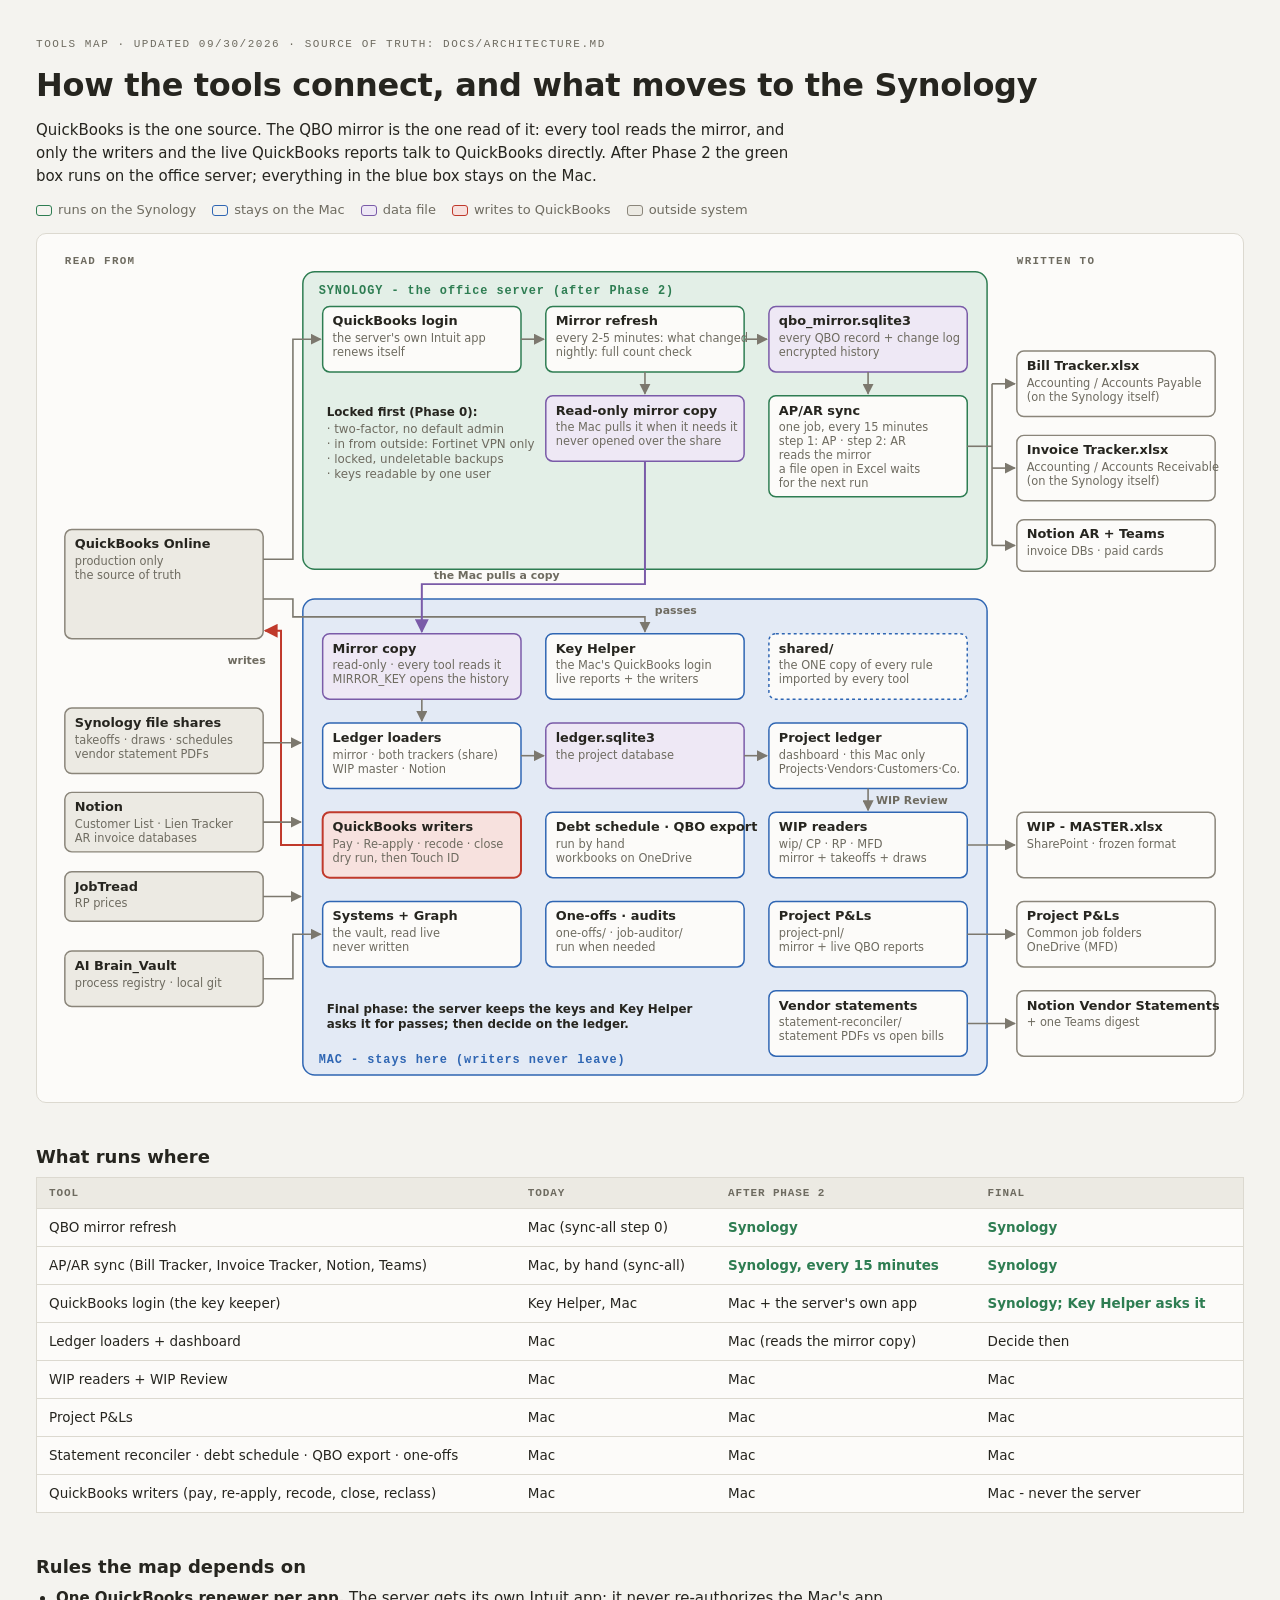
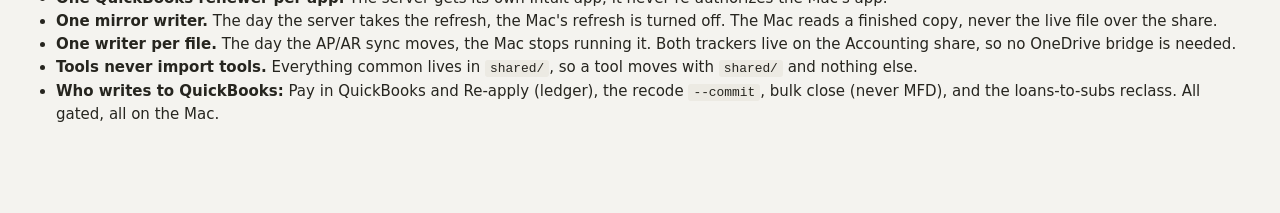
==== docs/architecture.html @ cb7216bc "docs: rebuild the tools map - how the tools connect and what moves to the Synology office server One" ====
<!doctype html>
<html lang="en">
<head>
<meta charset="utf-8">
<meta name="viewport" content="width=device-width, initial-scale=1">
<title>Tools Map</title>
<style>
  :root {
    --bg: #F4F3EF; --surface: #FCFBF9; --ink: #26251F; --muted: #6E6B60; --line: #DCD9D0;
    --srv: #2E7D52; --srv-soft: #E3EFE7; --mac: #2F66B3; --mac-soft: #E3EAF5;
    --data: #7A5BA8; --data-soft: #EEE8F5; --write: #C0392B; --write-soft: #F7E1DE;
    --ext: #8A857A; --ext-soft: #ECEAE3; --arrow: #7C786E; --code-bg: #ECEAE3;
    --mono: ui-monospace, "SF Mono", SFMono-Regular, Menlo, Consolas, monospace;
    --sans: system-ui, -apple-system, "Segoe UI", sans-serif;
  }
  @media (prefers-color-scheme: dark) {
    :root:not([data-theme="light"]) {
      --bg: #1C1B18; --surface: #26241F; --ink: #E9E6DD; --muted: #A29E91; --line: #3A3830;
      --srv: #6FBF8E; --srv-soft: #1F3027; --mac: #7FA8E0; --mac-soft: #1E2735;
      --data: #B79BE0; --data-soft: #2A2335; --write: #E9786B; --write-soft: #3A2320;
      --ext: #A29E91; --ext-soft: #2C2A25; --arrow: #A29E91; --code-bg: #22211C;
    }
  }
  :root[data-theme="dark"] {
      --bg: #1C1B18; --surface: #26241F; --ink: #E9E6DD; --muted: #A29E91; --line: #3A3830;
      --srv: #6FBF8E; --srv-soft: #1F3027; --mac: #7FA8E0; --mac-soft: #1E2735;
      --data: #B79BE0; --data-soft: #2A2335; --write: #E9786B; --write-soft: #3A2320;
      --ext: #A29E91; --ext-soft: #2C2A25; --arrow: #A29E91; --code-bg: #22211C;
  }
  * { box-sizing: border-box; }
  body { background: var(--bg); color: var(--ink); font-family: var(--sans); font-size: 15px;
         line-height: 1.55; margin: 0; }
  .wrap { max-width: 1240px; margin: 0 auto; padding: 36px 16px 80px; }
  .eyebrow { font-family: var(--mono); font-size: 11px; letter-spacing: .14em; text-transform: uppercase;
             color: var(--muted); margin-bottom: 8px; }
  h1 { font-size: clamp(24px, 4vw, 32px); margin: 0 0 8px; letter-spacing: -.01em; }
  h2 { font-size: 18px; margin: 40px 0 6px; }
  .lede, .sub { max-width: 80ch; margin: 0 0 12px; }
  .sub { color: var(--muted); font-size: 14px; }
  code { font-family: var(--mono); font-size: .86em; background: var(--code-bg); border-radius: 3px; padding: 1px 5px; }
  .legend { display: flex; flex-wrap: wrap; gap: 16px; margin: 10px 0 12px; font-size: 13px; color: var(--muted); }
  .legend span { display: inline-flex; align-items: center; gap: 6px; }
  .chip { width: 16px; height: 11px; border-radius: 3px; display: inline-block; border: 1.5px solid; }
  .diagram { background: var(--surface); border: 1px solid var(--line); border-radius: 10px; overflow-x: auto; padding: 8px; }
  .diagram svg { display: block; min-width: 1100px; width: 100%; height: auto; }
  .zone { stroke-width: 1.5; }
  .srvz { fill: var(--srv-soft); stroke: var(--srv); }
  .macz { fill: var(--mac-soft); stroke: var(--mac); }
  .zl { font: 700 12px var(--mono); letter-spacing: .08em; }
  .srvt { fill: var(--srv); } .mact { fill: var(--mac); }
  .cl { font: 700 11px var(--mono); letter-spacing: .12em; fill: var(--muted); }
  .b { fill: var(--surface); stroke-width: 1.5; }
  .b.srv { stroke: var(--srv); } .b.mac { stroke: var(--mac); } .b.data { stroke: var(--data); fill: var(--data-soft); }
  .b.write { stroke: var(--write); fill: var(--write-soft); stroke-width: 2; }
  .b.ext { stroke: var(--ext); fill: var(--ext-soft); } .b.out { stroke: var(--ext); }
  .b.info { stroke: var(--mac); stroke-dasharray: 3 3; }
  .bt { font: 700 13px var(--sans); fill: var(--ink); }
  .bl { font: 11.5px var(--sans); fill: var(--muted); }
  .tag { fill: var(--srv); } .tagt { font: 700 10px var(--sans); fill: #fff; }
  .ar { fill: none; stroke: var(--arrow); stroke-width: 1.6; }
  .ar.w { stroke: var(--write); stroke-width: 2; } .ar.s { stroke: var(--data); stroke-width: 2; }
  .mh { fill: var(--arrow); } .mhw { fill: var(--write); } .mhs { fill: var(--data); }
  .al { font: 600 11px var(--sans); fill: var(--muted); }
  .note { font: 700 12px var(--sans); fill: var(--ink); } .notel { font: 12px var(--sans); fill: var(--muted); }
  .tablewrap { overflow-x: auto; }
  table { width: 100%; border-collapse: collapse; background: var(--surface); border: 1px solid var(--line);
          font-size: 13.5px; }
  th { font: 700 11px var(--mono); letter-spacing: .08em; text-transform: uppercase; text-align: left;
       color: var(--muted); padding: 9px 12px; border-bottom: 1px solid var(--line); background: var(--code-bg); }
  td { padding: 8px 12px; border-bottom: 1px solid var(--line); vertical-align: top; }
  td.srvc { color: var(--srv); font-weight: 600; }
  ul { padding-left: 20px; margin: 6px 0; }
</style>
</head>
<body><div class="wrap">
<div class="eyebrow">Tools map · updated 09/30/2026 · source of truth: docs/ARCHITECTURE.md</div>
<h1>How the tools connect, and what moves to the Synology</h1>
<p class="lede">QuickBooks is the one source. The QBO mirror is the one read of it: every tool reads the mirror,
and only the writers and the live QuickBooks reports talk to QuickBooks directly. After Phase 2 the green box runs on the
office server; everything in the blue box stays on the Mac.</p>
<div class="legend">
<span><i class="chip" style="border-color:var(--srv)"></i>runs on the Synology</span>
<span><i class="chip" style="border-color:var(--mac)"></i>stays on the Mac</span>
<span><i class="chip" style="border-color:var(--data);background:var(--data-soft)"></i>data file</span>
<span><i class="chip" style="border-color:var(--write);background:var(--write-soft)"></i>writes to QuickBooks</span>
<span><i class="chip" style="border-color:var(--ext);background:var(--ext-soft)"></i>outside system</span>
</div>
<div class="diagram"><svg viewBox="0 0 1200 860" width="1200" role="img" aria-label="Tools map">
<defs>
<marker id="ah" viewBox="0 0 10 10" refX="9" refY="5" markerWidth="7" markerHeight="7" orient="auto"><path class="mh" d="M0,0 L10,5 L0,10 z"/></marker>
<marker id="ahw" viewBox="0 0 10 10" refX="9" refY="5" markerWidth="7" markerHeight="7" orient="auto"><path class="mhw" d="M0,0 L10,5 L0,10 z"/></marker>
<marker id="ahs" viewBox="0 0 10 10" refX="9" refY="5" markerWidth="7" markerHeight="7" orient="auto"><path class="mhs" d="M0,0 L10,5 L0,10 z"/></marker>
</defs>
<rect class="zone srvz" x="260" y="30" width="690" height="300" rx="12"/>
<text class="zl srvt" x="276" y="52">SYNOLOGY - the office server (after Phase 2)</text>
<rect class="zone macz" x="260" y="360" width="690" height="480" rx="12"/>
<text class="zl mact" x="276" y="828">MAC - stays here (writers never leave)</text>
<text class="cl" x="20" y="22">READ FROM</text>
<text class="cl" x="980" y="22">WRITTEN TO</text>
<rect class="b ext" x="20" y="290" width="200" height="110" rx="7"/>
<text class="bt" x="30" y="309">QuickBooks Online</text>
<text class="bl" x="30" y="326">production only</text>
<text class="bl" x="30" y="340">the source of truth</text>
<rect class="b ext" x="20" y="470" width="200" height="66" rx="7"/>
<text class="bt" x="30" y="489">Synology file shares</text>
<text class="bl" x="30" y="506">takeoffs · draws · schedules</text>
<text class="bl" x="30" y="520">vendor statement PDFs</text>
<rect class="b ext" x="20" y="555" width="200" height="60" rx="7"/>
<text class="bt" x="30" y="574">Notion</text>
<text class="bl" x="30" y="591">Customer List · Lien Tracker</text>
<text class="bl" x="30" y="605">AR invoice databases</text>
<rect class="b ext" x="20" y="635" width="200" height="50" rx="7"/>
<text class="bt" x="30" y="654">JobTread</text>
<text class="bl" x="30" y="671">RP prices</text>
<rect class="b ext" x="20" y="715" width="200" height="56" rx="7"/>
<text class="bt" x="30" y="734">AI Brain_Vault</text>
<text class="bl" x="30" y="751">process registry · local git</text>
<rect class="b srv" x="280" y="65" width="200" height="66" rx="7"/>
<text class="bt" x="290" y="84">QuickBooks login</text>
<text class="bl" x="290" y="101">the server&#x27;s own Intuit app</text>
<text class="bl" x="290" y="115">renews itself</text>
<rect class="b srv" x="505" y="65" width="200" height="66" rx="7"/>
<text class="bt" x="515" y="84">Mirror refresh</text>
<text class="bl" x="515" y="101">every 2-5 minutes: what changed</text>
<text class="bl" x="515" y="115">nightly: full count check</text>
<rect class="b data" x="730" y="65" width="200" height="66" rx="7"/>
<text class="bt" x="740" y="84">qbo_mirror.sqlite3</text>
<text class="bl" x="740" y="101">every QBO record + change log</text>
<text class="bl" x="740" y="115">encrypted history</text>
<rect class="b data" x="505" y="155" width="200" height="66" rx="7"/>
<text class="bt" x="515" y="174">Read-only mirror copy</text>
<text class="bl" x="515" y="191">the Mac pulls it when it needs it</text>
<text class="bl" x="515" y="205">never opened over the share</text>
<rect class="b srv" x="730" y="155" width="200" height="102" rx="7"/>
<text class="bt" x="740" y="174">AP/AR sync</text>
<text class="bl" x="740" y="191">one job, every 15 minutes</text>
<text class="bl" x="740" y="205">step 1: AP  ·  step 2: AR</text>
<text class="bl" x="740" y="219">reads the mirror</text>
<text class="bl" x="740" y="233">a file open in Excel waits</text>
<text class="bl" x="740" y="247">for the next run</text>
<text class="note" x="284" y="175">Locked first (Phase 0):</text>
<text class="notel" x="284" y="193">· two-factor, no default admin</text>
<text class="notel" x="284" y="208">· in from outside: Fortinet VPN only</text>
<text class="notel" x="284" y="223">· locked, undeletable backups</text>
<text class="notel" x="284" y="238">· keys readable by one user</text>
<rect class="b data" x="280" y="395" width="200" height="66" rx="7"/>
<text class="bt" x="290" y="414">Mirror copy</text>
<text class="bl" x="290" y="431">read-only · every tool reads it</text>
<text class="bl" x="290" y="445">MIRROR_KEY opens the history</text>
<rect class="b mac" x="505" y="395" width="200" height="66" rx="7"/>
<text class="bt" x="515" y="414">Key Helper</text>
<text class="bl" x="515" y="431">the Mac&#x27;s QuickBooks login</text>
<text class="bl" x="515" y="445">live reports + the writers</text>
<rect class="b info" x="730" y="395" width="200" height="66" rx="7"/>
<text class="bt" x="740" y="414">shared/</text>
<text class="bl" x="740" y="431">the ONE copy of every rule</text>
<text class="bl" x="740" y="445">imported by every tool</text>
<rect class="b mac" x="280" y="485" width="200" height="66" rx="7"/>
<text class="bt" x="290" y="504">Ledger loaders</text>
<text class="bl" x="290" y="521">mirror · both trackers (share)</text>
<text class="bl" x="290" y="535">WIP master · Notion</text>
<rect class="b data" x="505" y="485" width="200" height="66" rx="7"/>
<text class="bt" x="515" y="504">ledger.sqlite3</text>
<text class="bl" x="515" y="521">the project database</text>
<rect class="b mac" x="730" y="485" width="200" height="66" rx="7"/>
<text class="bt" x="740" y="504">Project ledger</text>
<text class="bl" x="740" y="521">dashboard · this Mac only</text>
<text class="bl" x="740" y="535">Projects·Vendors·Customers·Co.</text>
<rect class="b write" x="280" y="575" width="200" height="66" rx="7"/>
<text class="bt" x="290" y="594">QuickBooks writers</text>
<text class="bl" x="290" y="611">Pay · Re-apply · recode · close</text>
<text class="bl" x="290" y="625">dry run, then Touch ID</text>
<rect class="b mac" x="505" y="575" width="200" height="66" rx="7"/>
<text class="bt" x="515" y="594">Debt schedule · QBO export</text>
<text class="bl" x="515" y="611">run by hand</text>
<text class="bl" x="515" y="625">workbooks on OneDrive</text>
<rect class="b mac" x="730" y="575" width="200" height="66" rx="7"/>
<text class="bt" x="740" y="594">WIP readers</text>
<text class="bl" x="740" y="611">wip/  CP · RP · MFD</text>
<text class="bl" x="740" y="625">mirror + takeoffs + draws</text>
<rect class="b mac" x="280" y="665" width="200" height="66" rx="7"/>
<text class="bt" x="290" y="684">Systems + Graph</text>
<text class="bl" x="290" y="701">the vault, read live</text>
<text class="bl" x="290" y="715">never written</text>
<rect class="b mac" x="505" y="665" width="200" height="66" rx="7"/>
<text class="bt" x="515" y="684">One-offs · audits</text>
<text class="bl" x="515" y="701">one-offs/ · job-auditor/</text>
<text class="bl" x="515" y="715">run when needed</text>
<rect class="b mac" x="730" y="665" width="200" height="66" rx="7"/>
<text class="bt" x="740" y="684">Project P&amp;Ls</text>
<text class="bl" x="740" y="701">project-pnl/</text>
<text class="bl" x="740" y="715">mirror + live QBO reports</text>
<rect class="b mac" x="730" y="755" width="200" height="66" rx="7"/>
<text class="bt" x="740" y="774">Vendor statements</text>
<text class="bl" x="740" y="791">statement-reconciler/</text>
<text class="bl" x="740" y="805">statement PDFs vs open bills</text>
<text class="note" x="284" y="777">Final phase: the server keeps the keys and Key Helper</text>
<text class="note" x="284" y="793">asks it for passes; then decide on the ledger.</text>
<rect class="b out" x="980" y="110" width="200" height="66" rx="7"/>
<text class="bt" x="990" y="129">Bill Tracker.xlsx</text>
<text class="bl" x="990" y="146">Accounting / Accounts Payable</text>
<text class="bl" x="990" y="160">(on the Synology itself)</text>
<rect class="b out" x="980" y="195" width="200" height="66" rx="7"/>
<text class="bt" x="990" y="214">Invoice Tracker.xlsx</text>
<text class="bl" x="990" y="231">Accounting / Accounts Receivable</text>
<text class="bl" x="990" y="245">(on the Synology itself)</text>
<rect class="b out" x="980" y="280" width="200" height="52" rx="7"/>
<text class="bt" x="990" y="299">Notion AR + Teams</text>
<text class="bl" x="990" y="316">invoice DBs · paid cards</text>
<rect class="b out" x="980" y="575" width="200" height="66" rx="7"/>
<text class="bt" x="990" y="594">WIP - MASTER.xlsx</text>
<text class="bl" x="990" y="611">SharePoint · frozen format</text>
<rect class="b out" x="980" y="665" width="200" height="66" rx="7"/>
<text class="bt" x="990" y="684">Project P&amp;Ls</text>
<text class="bl" x="990" y="701">Common job folders</text>
<text class="bl" x="990" y="715">OneDrive (MFD)</text>
<rect class="b out" x="980" y="755" width="200" height="66" rx="7"/>
<text class="bt" x="990" y="774">Notion Vendor Statements</text>
<text class="bl" x="990" y="791">+ one Teams digest</text>
<polyline class="ar a" points="220,320 250,320 250,98 278,98" marker-end="url(#ah)"/>
<polyline class="ar a" points="220,360 250,360 250,378 605,378 605,393" marker-end="url(#ah)"/>
<text class="al" x="615" y="375">passes</text>
<polyline class="ar w" points="280,608 238,608 238,392 222,392" marker-end="url(#ahw)"/>
<text class="al" x="184" y="426">writes</text>
<polyline class="ar a" points="480,98 503,98" marker-end="url(#ah)"/>
<polyline class="ar a" points="705,98 728,98" marker-end="url(#ah)"/>
<polyline class="ar a" points="830,131 830,153" marker-end="url(#ah)"/>
<polyline class="ar a" points="605,131 605,153" marker-end="url(#ah)"/>
<polyline class="ar s" points="605,221 605,345 380,345 380,393" marker-end="url(#ahs)"/>
<text class="al" x="392" y="340">the Mac pulls a copy</text>
<polyline class="ar" points="930,206 955,206"/><polyline class="ar" points="955,143 955,306"/>
<polyline class="ar a" points="955,143 978,143" marker-end="url(#ah)"/>
<polyline class="ar a" points="955,228 978,228" marker-end="url(#ah)"/>
<polyline class="ar a" points="955,306 978,306" marker-end="url(#ah)"/>
<polyline class="ar a" points="380,461 380,483" marker-end="url(#ah)"/>
<polyline class="ar a" points="480,518 503,518" marker-end="url(#ah)"/>
<polyline class="ar a" points="705,518 728,518" marker-end="url(#ah)"/>
<polyline class="ar a" points="830,551 830,573" marker-end="url(#ah)"/>
<text class="al" x="838" y="567">WIP Review</text>
<polyline class="ar a" points="930,608 978,608" marker-end="url(#ah)"/>
<polyline class="ar a" points="930,698 978,698" marker-end="url(#ah)"/>
<polyline class="ar a" points="930,788 978,788" marker-end="url(#ah)"/>
<polyline class="ar a" points="220,505 258,505" marker-end="url(#ah)"/>
<polyline class="ar a" points="220,585 258,585" marker-end="url(#ah)"/>
<polyline class="ar a" points="220,660 258,660" marker-end="url(#ah)"/>
<polyline class="ar a" points="220,743 250,743 250,698 278,698" marker-end="url(#ah)"/>
</svg></div>

<h2>What runs where</h2>
<div class="tablewrap"><table>
<tr><th>Tool</th><th>Today</th><th>After Phase 2</th><th>Final</th></tr>
<tr><td class="">QBO mirror refresh</td><td class="">Mac (sync-all step 0)</td><td class="srvc">Synology</td><td class="srvc">Synology</td></tr>
<tr><td class="">AP/AR sync (Bill Tracker, Invoice Tracker, Notion, Teams)</td><td class="">Mac, by hand (sync-all)</td><td class="srvc">Synology, every 15 minutes</td><td class="srvc">Synology</td></tr>
<tr><td class="">QuickBooks login (the key keeper)</td><td class="">Key Helper, Mac</td><td class="">Mac + the server&#x27;s own app</td><td class="srvc">Synology; Key Helper asks it</td></tr>
<tr><td class="">Ledger loaders + dashboard</td><td class="">Mac</td><td class="">Mac (reads the mirror copy)</td><td class="">Decide then</td></tr>
<tr><td class="">WIP readers + WIP Review</td><td class="">Mac</td><td class="">Mac</td><td class="">Mac</td></tr>
<tr><td class="">Project P&amp;Ls</td><td class="">Mac</td><td class="">Mac</td><td class="">Mac</td></tr>
<tr><td class="">Statement reconciler · debt schedule · QBO export · one-offs</td><td class="">Mac</td><td class="">Mac</td><td class="">Mac</td></tr>
<tr><td class="">QuickBooks writers (pay, re-apply, recode, close, reclass)</td><td class="">Mac</td><td class="">Mac</td><td class="">Mac - never the server</td></tr>
</table></div>

<h2>Rules the map depends on</h2>
<ul>
<li><b>One QuickBooks renewer per app.</b> The server gets its own Intuit app; it never re-authorizes the Mac's app.</li>
<li><b>One mirror writer.</b> The day the server takes the refresh, the Mac's refresh is turned off. The Mac reads a finished copy, never the live file over the share.</li>
<li><b>One writer per file.</b> The day the AP/AR sync moves, the Mac stops running it. Both trackers live on the Accounting share, so no OneDrive bridge is needed.</li>
<li><b>Tools never import tools.</b> Everything common lives in <code>shared/</code>, so a tool moves with <code>shared/</code> and nothing else.</li>
<li><b>Who writes to QuickBooks:</b> Pay in QuickBooks and Re-apply (ledger), the recode <code>--commit</code>, bulk close (never MFD), and the loans-to-subs reclass. All gated, all on the Mac.</li>
</ul>
</div></body></html>
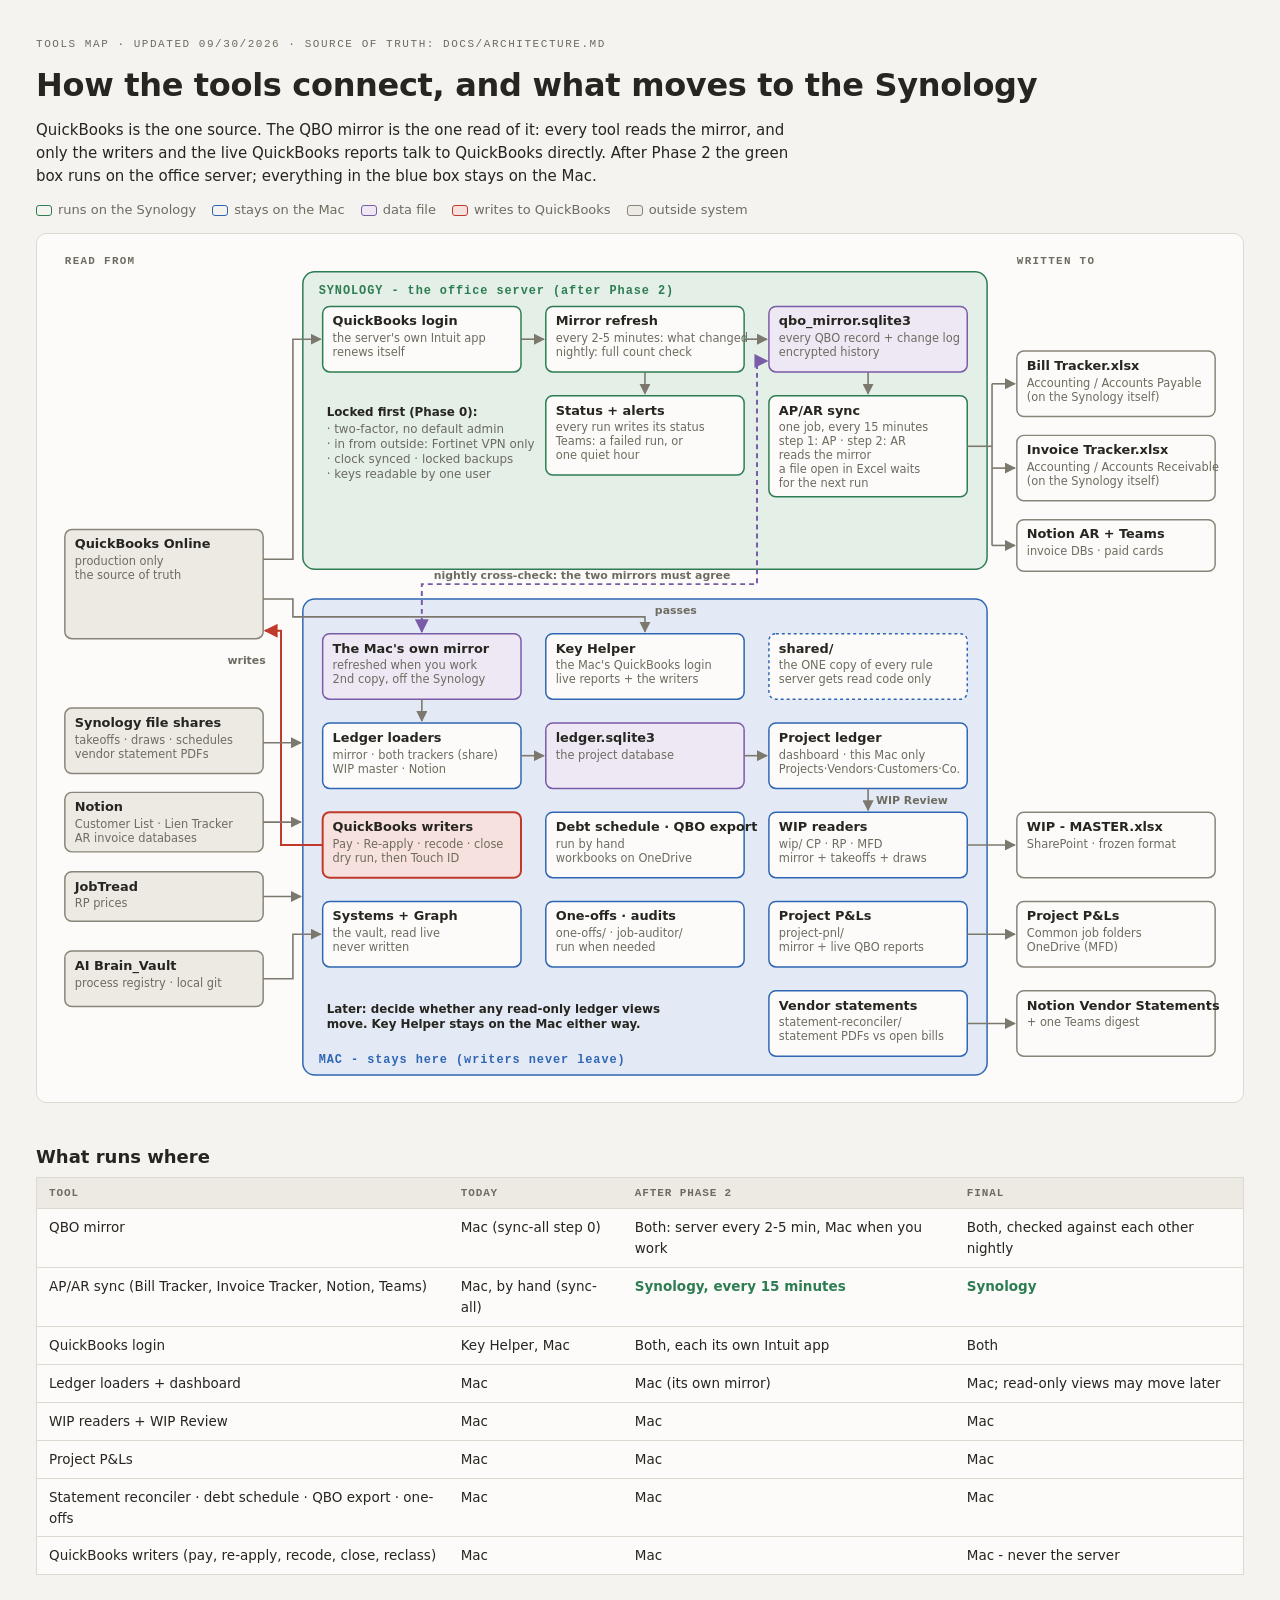
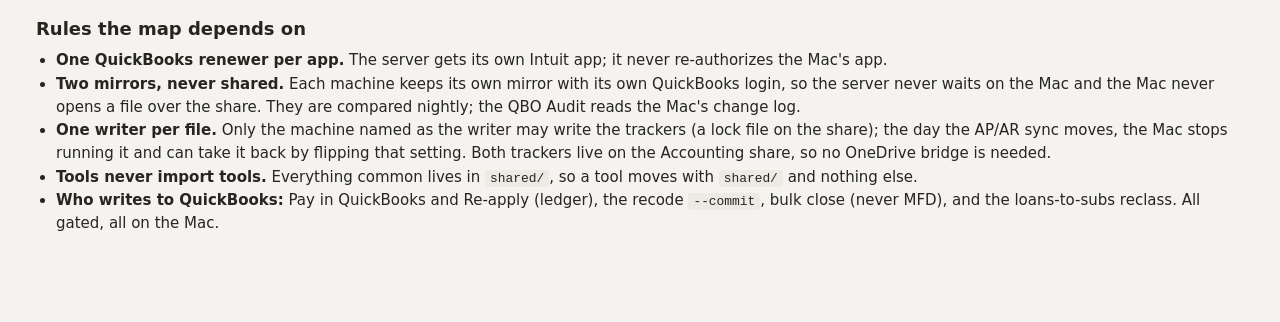
==== commit 0aaa8fe4: "docs: tools map - two mirrors (server + Mac, each its own QuickBooks login, cross-checked nightly) T" ====
--- a/docs/architecture.html
+++ b/docs/architecture.html
@@ -89,6 +89,7 @@
 <defs>
 <marker id="ah" viewBox="0 0 10 10" refX="9" refY="5" markerWidth="7" markerHeight="7" orient="auto"><path class="mh" d="M0,0 L10,5 L0,10 z"/></marker>
 <marker id="ahw" viewBox="0 0 10 10" refX="9" refY="5" markerWidth="7" markerHeight="7" orient="auto"><path class="mhw" d="M0,0 L10,5 L0,10 z"/></marker>
+<marker id="ahs2" viewBox="0 0 10 10" refX="1" refY="5" markerWidth="7" markerHeight="7" orient="auto"><path class="mhs" d="M10,0 L0,5 L10,10 z"/></marker>
 <marker id="ahs" viewBox="0 0 10 10" refX="9" refY="5" markerWidth="7" markerHeight="7" orient="auto"><path class="mhs" d="M0,0 L10,5 L0,10 z"/></marker>
 </defs>
 <rect class="zone srvz" x="260" y="30" width="690" height="300" rx="12"/>
@@ -127,10 +128,11 @@
 <text class="bt" x="740" y="84">qbo_mirror.sqlite3</text>
 <text class="bl" x="740" y="101">every QBO record + change log</text>
 <text class="bl" x="740" y="115">encrypted history</text>
-<rect class="b data" x="505" y="155" width="200" height="66" rx="7"/>
-<text class="bt" x="515" y="174">Read-only mirror copy</text>
-<text class="bl" x="515" y="191">the Mac pulls it when it needs it</text>
-<text class="bl" x="515" y="205">never opened over the share</text>
+<rect class="b srv" x="505" y="155" width="200" height="80" rx="7"/>
+<text class="bt" x="515" y="174">Status + alerts</text>
+<text class="bl" x="515" y="191">every run writes its status</text>
+<text class="bl" x="515" y="205">Teams: a failed run, or</text>
+<text class="bl" x="515" y="219">one quiet hour</text>
 <rect class="b srv" x="730" y="155" width="200" height="102" rx="7"/>
 <text class="bt" x="740" y="174">AP/AR sync</text>
 <text class="bl" x="740" y="191">one job, every 15 minutes</text>
@@ -141,12 +143,12 @@
 <text class="note" x="284" y="175">Locked first (Phase 0):</text>
 <text class="notel" x="284" y="193">· two-factor, no default admin</text>
 <text class="notel" x="284" y="208">· in from outside: Fortinet VPN only</text>
-<text class="notel" x="284" y="223">· locked, undeletable backups</text>
+<text class="notel" x="284" y="223">· clock synced · locked backups</text>
 <text class="notel" x="284" y="238">· keys readable by one user</text>
 <rect class="b data" x="280" y="395" width="200" height="66" rx="7"/>
-<text class="bt" x="290" y="414">Mirror copy</text>
-<text class="bl" x="290" y="431">read-only · every tool reads it</text>
-<text class="bl" x="290" y="445">MIRROR_KEY opens the history</text>
+<text class="bt" x="290" y="414">The Mac&#x27;s own mirror</text>
+<text class="bl" x="290" y="431">refreshed when you work</text>
+<text class="bl" x="290" y="445">2nd copy, off the Synology</text>
 <rect class="b mac" x="505" y="395" width="200" height="66" rx="7"/>
 <text class="bt" x="515" y="414">Key Helper</text>
 <text class="bl" x="515" y="431">the Mac&#x27;s QuickBooks login</text>
@@ -154,7 +156,7 @@
 <rect class="b info" x="730" y="395" width="200" height="66" rx="7"/>
 <text class="bt" x="740" y="414">shared/</text>
 <text class="bl" x="740" y="431">the ONE copy of every rule</text>
-<text class="bl" x="740" y="445">imported by every tool</text>
+<text class="bl" x="740" y="445">server gets read code only</text>
 <rect class="b mac" x="280" y="485" width="200" height="66" rx="7"/>
 <text class="bt" x="290" y="504">Ledger loaders</text>
 <text class="bl" x="290" y="521">mirror · both trackers (share)</text>
@@ -194,8 +196,8 @@
 <text class="bt" x="740" y="774">Vendor statements</text>
 <text class="bl" x="740" y="791">statement-reconciler/</text>
 <text class="bl" x="740" y="805">statement PDFs vs open bills</text>
-<text class="note" x="284" y="777">Final phase: the server keeps the keys and Key Helper</text>
-<text class="note" x="284" y="793">asks it for passes; then decide on the ledger.</text>
+<text class="note" x="284" y="777">Later: decide whether any read-only ledger views</text>
+<text class="note" x="284" y="793">move. Key Helper stays on the Mac either way.</text>
 <rect class="b out" x="980" y="110" width="200" height="66" rx="7"/>
 <text class="bt" x="990" y="129">Bill Tracker.xlsx</text>
 <text class="bl" x="990" y="146">Accounting / Accounts Payable</text>
@@ -226,8 +228,8 @@
 <polyline class="ar a" points="705,98 728,98" marker-end="url(#ah)"/>
 <polyline class="ar a" points="830,131 830,153" marker-end="url(#ah)"/>
 <polyline class="ar a" points="605,131 605,153" marker-end="url(#ah)"/>
-<polyline class="ar s" points="605,221 605,345 380,345 380,393" marker-end="url(#ahs)"/>
-<text class="al" x="392" y="340">the Mac pulls a copy</text>
+<polyline class="ar s" points="380,393 380,345 718,345 718,120 728,120" stroke-dasharray="5 4" marker-start="url(#ahs2)" marker-end="url(#ahs)"/>
+<text class="al" x="392" y="340">nightly cross-check: the two mirrors must agree</text>
 <polyline class="ar" points="930,206 955,206"/><polyline class="ar" points="955,143 955,306"/>
 <polyline class="ar a" points="955,143 978,143" marker-end="url(#ah)"/>
 <polyline class="ar a" points="955,228 978,228" marker-end="url(#ah)"/>
@@ -249,10 +251,10 @@
 <h2>What runs where</h2>
 <div class="tablewrap"><table>
 <tr><th>Tool</th><th>Today</th><th>After Phase 2</th><th>Final</th></tr>
-<tr><td class="">QBO mirror refresh</td><td class="">Mac (sync-all step 0)</td><td class="srvc">Synology</td><td class="srvc">Synology</td></tr>
+<tr><td class="">QBO mirror</td><td class="">Mac (sync-all step 0)</td><td class="">Both: server every 2-5 min, Mac when you work</td><td class="">Both, checked against each other nightly</td></tr>
 <tr><td class="">AP/AR sync (Bill Tracker, Invoice Tracker, Notion, Teams)</td><td class="">Mac, by hand (sync-all)</td><td class="srvc">Synology, every 15 minutes</td><td class="srvc">Synology</td></tr>
-<tr><td class="">QuickBooks login (the key keeper)</td><td class="">Key Helper, Mac</td><td class="">Mac + the server&#x27;s own app</td><td class="srvc">Synology; Key Helper asks it</td></tr>
-<tr><td class="">Ledger loaders + dashboard</td><td class="">Mac</td><td class="">Mac (reads the mirror copy)</td><td class="">Decide then</td></tr>
+<tr><td class="">QuickBooks login</td><td class="">Key Helper, Mac</td><td class="">Both, each its own Intuit app</td><td class="">Both</td></tr>
+<tr><td class="">Ledger loaders + dashboard</td><td class="">Mac</td><td class="">Mac (its own mirror)</td><td class="">Mac; read-only views may move later</td></tr>
 <tr><td class="">WIP readers + WIP Review</td><td class="">Mac</td><td class="">Mac</td><td class="">Mac</td></tr>
 <tr><td class="">Project P&amp;Ls</td><td class="">Mac</td><td class="">Mac</td><td class="">Mac</td></tr>
 <tr><td class="">Statement reconciler · debt schedule · QBO export · one-offs</td><td class="">Mac</td><td class="">Mac</td><td class="">Mac</td></tr>
@@ -262,8 +264,8 @@
 <h2>Rules the map depends on</h2>
 <ul>
 <li><b>One QuickBooks renewer per app.</b> The server gets its own Intuit app; it never re-authorizes the Mac's app.</li>
-<li><b>One mirror writer.</b> The day the server takes the refresh, the Mac's refresh is turned off. The Mac reads a finished copy, never the live file over the share.</li>
-<li><b>One writer per file.</b> The day the AP/AR sync moves, the Mac stops running it. Both trackers live on the Accounting share, so no OneDrive bridge is needed.</li>
+<li><b>Two mirrors, never shared.</b> Each machine keeps its own mirror with its own QuickBooks login, so the server never waits on the Mac and the Mac never opens a file over the share. They are compared nightly; the QBO Audit reads the Mac's change log.</li>
+<li><b>One writer per file.</b> Only the machine named as the writer may write the trackers (a lock file on the share); the day the AP/AR sync moves, the Mac stops running it and can take it back by flipping that setting. Both trackers live on the Accounting share, so no OneDrive bridge is needed.</li>
 <li><b>Tools never import tools.</b> Everything common lives in <code>shared/</code>, so a tool moves with <code>shared/</code> and nothing else.</li>
 <li><b>Who writes to QuickBooks:</b> Pay in QuickBooks and Re-apply (ledger), the recode <code>--commit</code>, bulk close (never MFD), and the loans-to-subs reclass. All gated, all on the Mac.</li>
 </ul>
